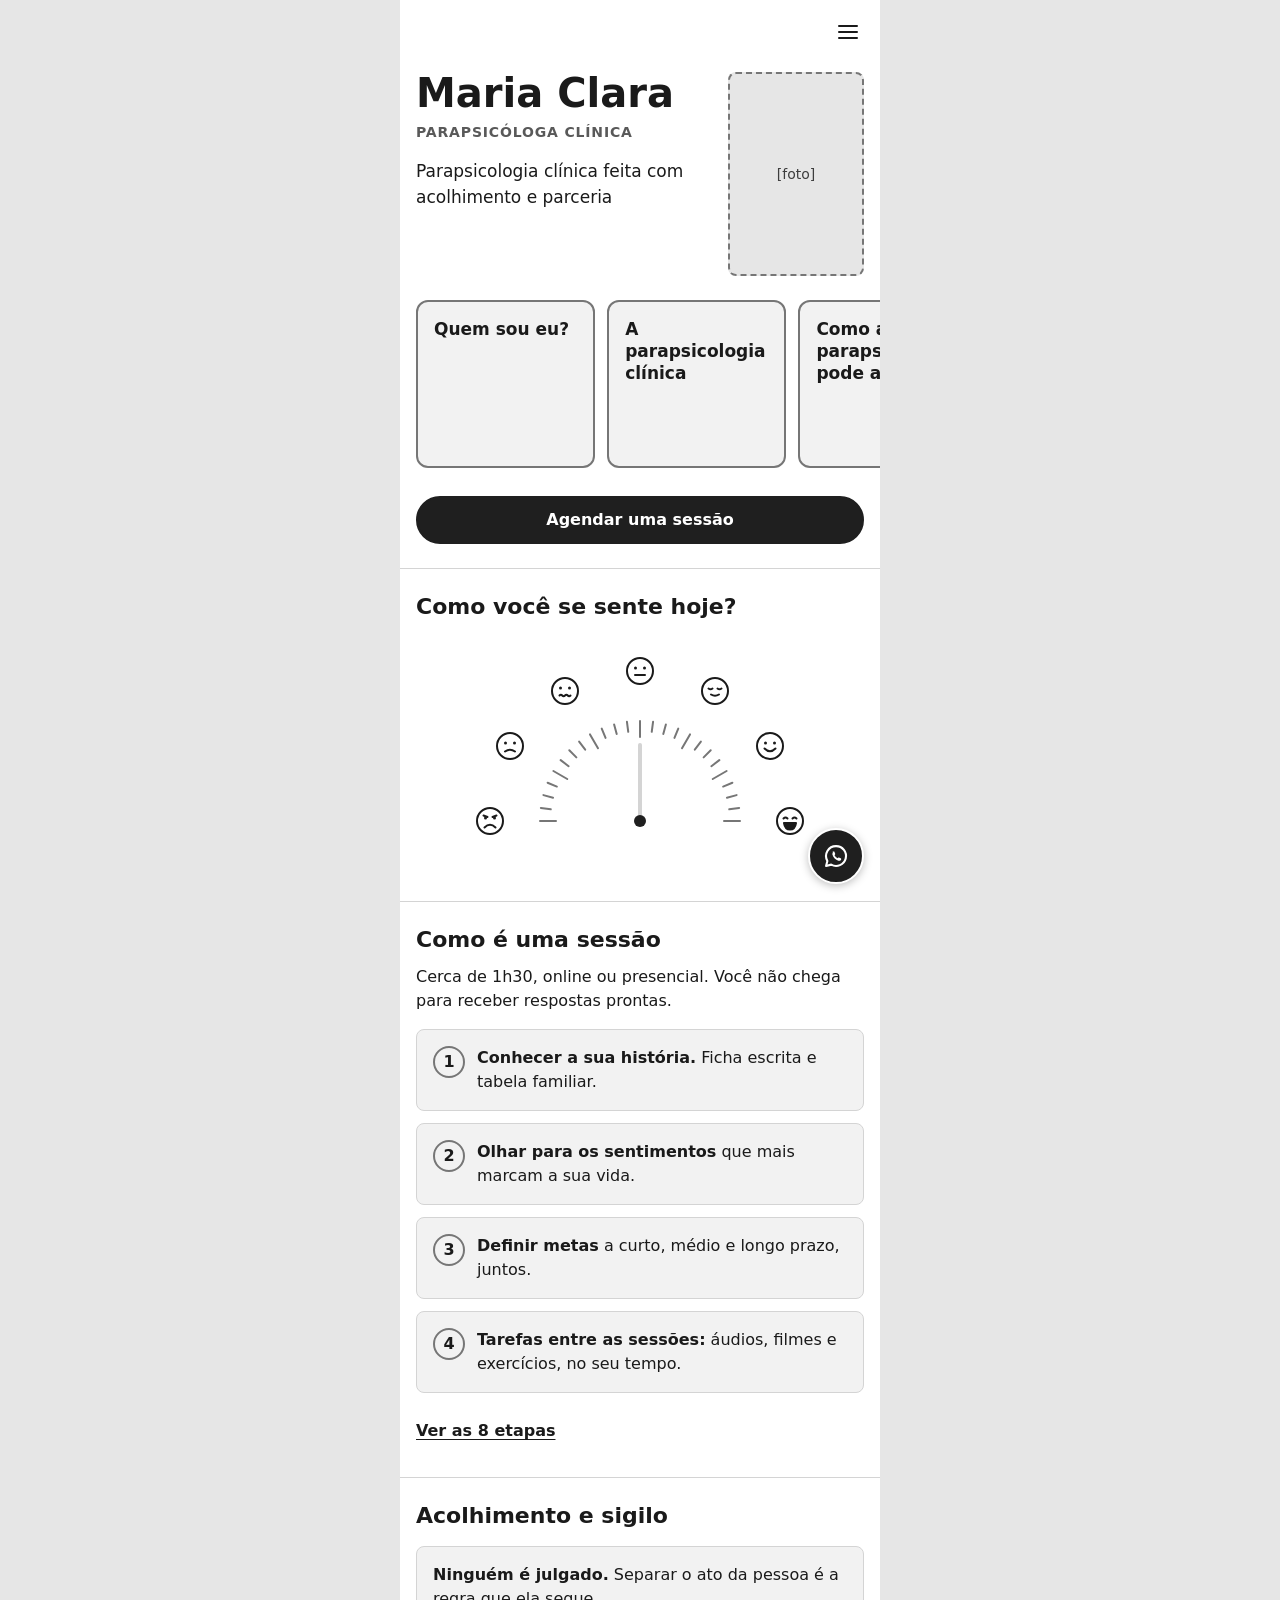
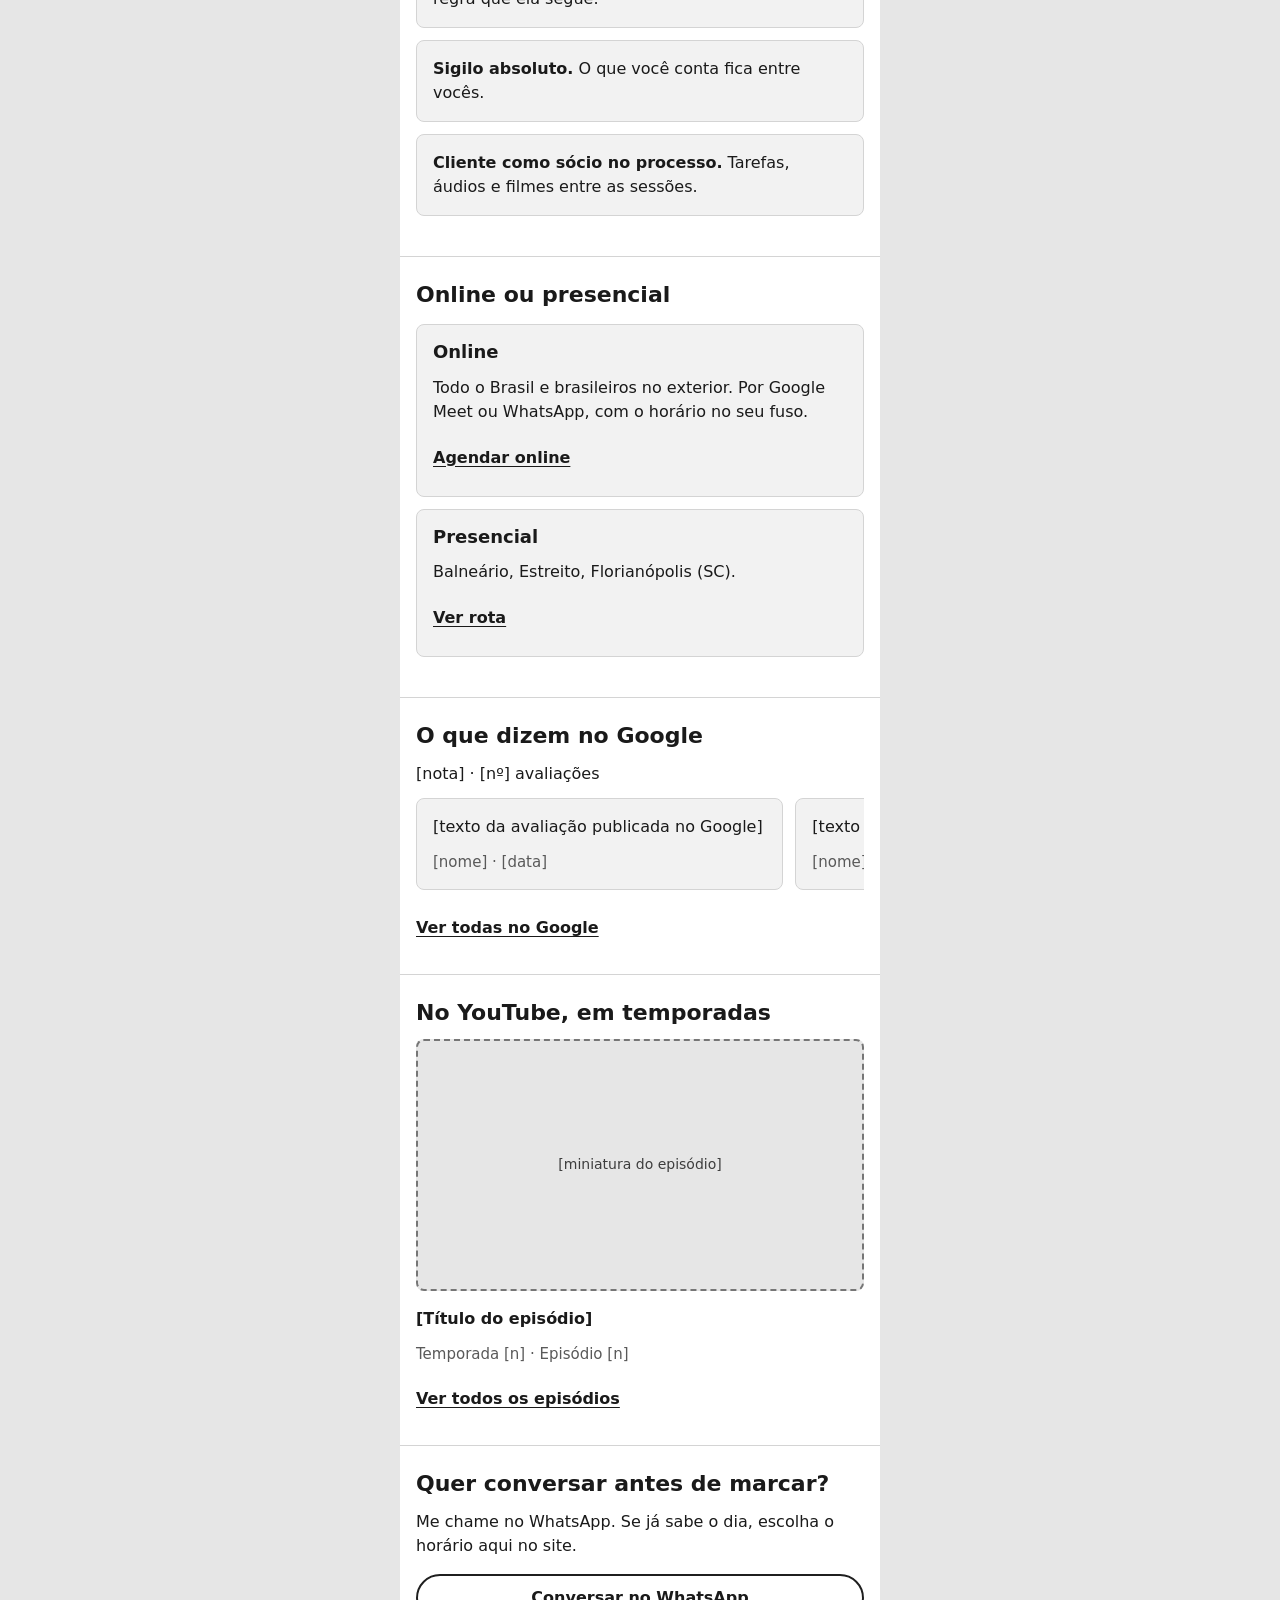
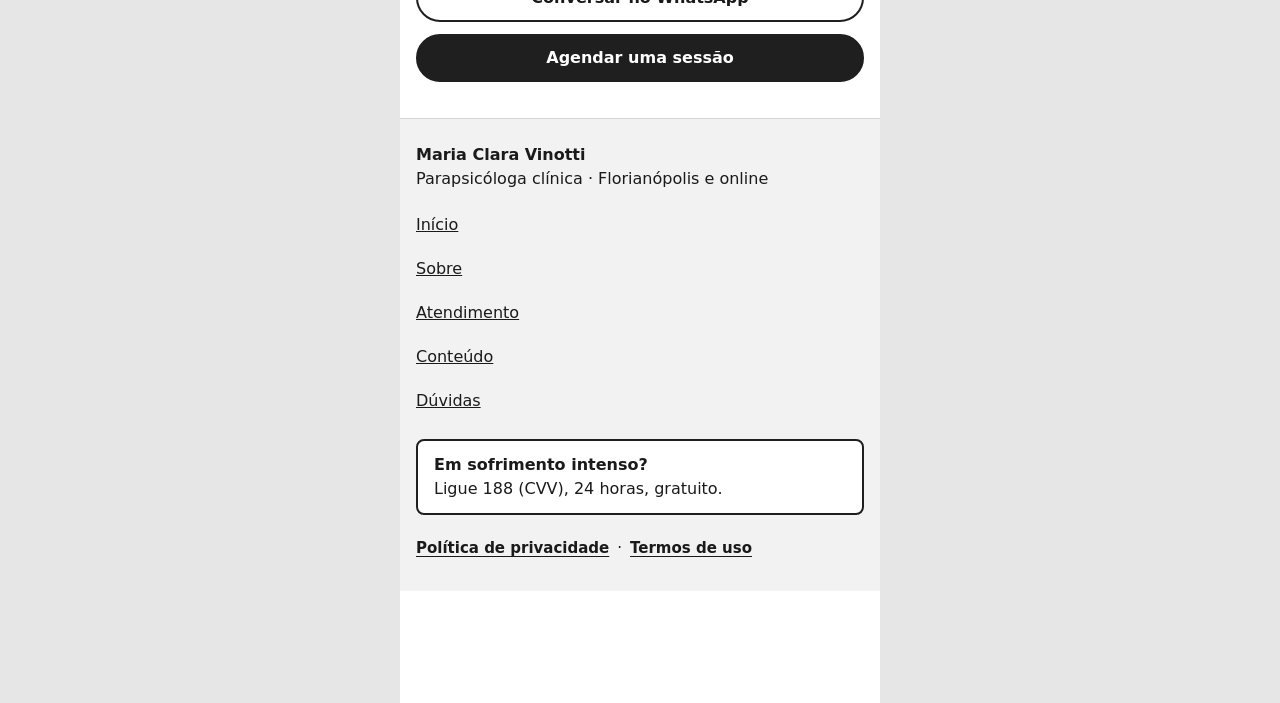
==== alternativa-b/index.html @ 41f57291 "Alternativa B: novo Início a partir do esboço Cria alternativa-b/ com o Início redesenhado: nome em " ====
<!doctype html>
<html lang="pt-BR">
<head>
  <meta charset="utf-8">
  <meta name="viewport" content="width=device-width, initial-scale=1, viewport-fit=cover">
  <meta name="robots" content="noindex, nofollow">
  <title>Maria Clara Vinotti (alternativa B)</title>
  <link rel="icon" href="data:,">
  <!-- Reaproveita a base visual da alternativa A e acrescenta só o que é novo -->
  <link rel="stylesheet" href="../estilo.css">
  <link rel="stylesheet" href="estilo-b.css">
</head>
<body>
<div class="app">

  <!-- Cabeçalho: só o botão de menu, como no esboço -->
  <header class="cabecalho cabecalho-b" id="cabecalho">
    <button type="button" class="botao-icone" id="botao-menu" aria-label="Abrir menu" aria-expanded="false" aria-controls="menu">
      <svg viewBox="0 0 24 24" aria-hidden="true" focusable="false"><path d="M3 6h18M3 12h18M3 18h18" stroke="currentColor" stroke-width="2" stroke-linecap="round" fill="none"/></svg>
    </button>
  </header>

  <main id="conteudo-principal">

    <!-- 1. Abertura: nome grande, foto, cards e agendamento -->
    <section class="bloco abertura-b">
      <div class="hero-grade">
        <div class="hero-texto">
          <h1 class="hero-nome">Maria Clara</h1>
          <p class="hero-profissao">Parapsicóloga clínica</p>
          <p class="hero-frase">Parapsicologia clínica feita com acolhimento e parceria</p>
        </div>
        <div class="reservado hero-foto">[foto]</div>
      </div>

      <ul class="cards-tema">
        <li><button type="button" class="card-tema" data-aviso="pagina">Quem sou eu?</button></li>
        <li><button type="button" class="card-tema" data-aviso="pagina">A parapsicologia clínica</button></li>
        <li><button type="button" class="card-tema" data-aviso="pagina">Como a parapsicologia pode ajudar</button></li>
      </ul>

      <button type="button" class="botao botao-principal botao-pilula" data-aviso="pagina">Agendar uma sessão</button>
    </section>

    <!-- 2. Como você se sente hoje? -->
    <section class="bloco humor" aria-labelledby="titulo-humor">
      <h2 id="titulo-humor">Como você se sente hoje?</h2>
      <fieldset class="mostrador" id="mostrador">
        <legend class="so-leitor">Como você se sente hoje?</legend>
        <svg class="mostrador-arco" id="mostrador-arco" aria-hidden="true" focusable="false"></svg>
        <!-- As emoções são posicionadas no arco pelo alternativa-b/app-b.js -->
        <div class="emocoes" id="emocoes"></div>
        <p class="emocao-escolhida" id="emocao-escolhida" aria-live="polite"></p>
      </fieldset>
    </section>

    <!-- 3. Convite para o teste de perfil (aparece logo após a resposta) -->
    <section class="bloco teste-perfil" id="teste-perfil" aria-labelledby="titulo-teste" hidden>
      <svg class="seta-baixo" viewBox="0 0 24 24" aria-hidden="true" focusable="false"><path d="M6 9l6 6 6-6" stroke="currentColor" stroke-width="2.25" stroke-linecap="round" stroke-linejoin="round" fill="none"/></svg>
      <h2 id="titulo-teste">Você gostaria de fazer um teste de perfil?</h2>
      <p>É bem rapidinho!</p>
      <button type="button" class="botao botao-principal botao-pilula" data-aviso="pagina">Fazer o teste</button>
      <details class="sobre-teste">
        <summary>O que é o teste de perfil?</summary>
        <p>[Explicação do teste de perfil, a definir com a Maria Clara.]</p>
      </details>
    </section>

    <!-- 4. Seções mantidas da alternativa A -->
    <section class="bloco">
      <h2>Como é uma sessão</h2>
      <p>Cerca de 1h30, online ou presencial. Você não chega para receber respostas prontas.</p>
      <ol class="cartoes cartoes-numerados">
        <li class="cartao"><p><strong>Conhecer a sua história.</strong> Ficha escrita e tabela familiar.</p></li>
        <li class="cartao"><p><strong>Olhar para os sentimentos</strong> que mais marcam a sua vida.</p></li>
        <li class="cartao"><p><strong>Definir metas</strong> a curto, médio e longo prazo, juntos.</p></li>
        <li class="cartao"><p><strong>Tarefas entre as sessões:</strong> áudios, filmes e exercícios, no seu tempo.</p></li>
      </ol>
      <button type="button" class="link" data-aviso="pagina">Ver as 8 etapas</button>
    </section>

    <section class="bloco">
      <h2>Acolhimento e sigilo</h2>
      <ul class="cartoes">
        <li class="cartao"><p><strong>Ninguém é julgado.</strong> Separar o ato da pessoa é a regra que ela segue.</p></li>
        <li class="cartao"><p><strong>Sigilo absoluto.</strong> O que você conta fica entre vocês.</p></li>
        <li class="cartao"><p><strong>Cliente como sócio no processo.</strong> Tarefas, áudios e filmes entre as sessões.</p></li>
      </ul>
    </section>

    <section class="bloco">
      <h2>Online ou presencial</h2>
      <div class="cartoes">
        <div class="cartao">
          <h3>Online</h3>
          <p>Todo o Brasil e brasileiros no exterior. Por Google Meet ou WhatsApp, com o horário no seu fuso.</p>
          <button type="button" class="link" data-aviso="pagina">Agendar online</button>
        </div>
        <div class="cartao">
          <h3>Presencial</h3>
          <p>Balneário, Estreito, Florianópolis (SC).</p>
          <button type="button" class="link" data-aviso="pagina">Ver rota</button>
        </div>
      </div>
    </section>

    <section class="bloco">
      <h2 id="titulo-avaliacoes">O que dizem no Google</h2>
      <p>[nota] · [nº] avaliações</p>
      <ul class="rolagem-horizontal" tabindex="0" role="region" aria-labelledby="titulo-avaliacoes">
        <li class="cartao">
          <p>[texto da avaliação publicada no Google]</p>
          <p class="apoio">[nome] · [data]</p>
        </li>
        <li class="cartao">
          <p>[texto da avaliação publicada no Google]</p>
          <p class="apoio">[nome] · [data]</p>
        </li>
      </ul>
      <button type="button" class="link" data-aviso="avaliacoes">Ver todas no Google</button>
    </section>

    <section class="bloco">
      <h2>No YouTube, em temporadas</h2>
      <button type="button" class="reservado reservado-16x9 botao-reservado" data-aviso="video" aria-labelledby="titulo-episodio-b">[miniatura do episódio]</button>
      <p id="titulo-episodio-b"><strong>[Título do episódio]</strong></p>
      <p class="apoio">Temporada [n] · Episódio [n]</p>
      <button type="button" class="link" data-aviso="pagina">Ver todos os episódios</button>
    </section>

    <section class="bloco">
      <h2>Quer conversar antes de marcar?</h2>
      <p>Me chame no WhatsApp. Se já sabe o dia, escolha o horário aqui no site.</p>
      <div class="botoes">
        <button type="button" class="botao botao-secundario botao-pilula" data-aviso="whatsapp">Conversar no WhatsApp</button>
        <button type="button" class="botao botao-principal botao-pilula" data-aviso="pagina">Agendar uma sessão</button>
      </div>
    </section>

  </main>

  <!-- Rodapé (com o CVV) -->
  <footer class="rodape" id="rodape">
    <p class="rodape-nome">Maria Clara Vinotti</p>
    <p>Parapsicóloga clínica · Florianópolis e online</p>
    <ul>
      <li><a href="./">Início</a></li>
      <li><button type="button" class="link-rodape" data-aviso="pagina">Sobre</button></li>
      <li><button type="button" class="link-rodape" data-aviso="pagina">Atendimento</button></li>
      <li><button type="button" class="link-rodape" data-aviso="pagina">Conteúdo</button></li>
      <li><button type="button" class="link-rodape" data-aviso="pagina">Dúvidas</button></li>
    </ul>
    <div class="caixa-cvv">
      <p><strong>Em sofrimento intenso?</strong></p>
      <p>Ligue 188 (CVV), 24 horas, gratuito.</p>
    </div>
    <p class="rodape-legal">
      <button type="button" class="link" data-aviso="pagina">Política de privacidade</button>
      <span aria-hidden="true">·</span>
      <button type="button" class="link" data-aviso="pagina">Termos de uso</button>
    </p>
  </footer>

</div>

<!-- Botão flutuante de WhatsApp (substitui a barra fixa da alternativa A) -->
<button type="button" class="whatsapp-flutuante" id="whatsapp-flutuante" data-aviso="whatsapp" aria-label="Conversar no WhatsApp">
  <svg viewBox="0 0 24 24" aria-hidden="true" focusable="false"><path d="M12 3.5a8.5 8.5 0 0 0-7.4 12.7L3.5 20.5l4.4-1.1A8.5 8.5 0 1 0 12 3.5z" stroke="currentColor" stroke-width="1.8" stroke-linejoin="round" fill="none"/><path d="M9 8.6c.2-.4.5-.4.7-.4h.5c.2 0 .4.1.5.4l.6 1.5c.1.2 0 .5-.1.6l-.5.6c.6 1.1 1.5 2 2.6 2.6l.6-.5c.2-.2.4-.2.6-.1l1.5.6c.3.1.4.3.4.5v.5c0 .3-.1.5-.4.7-.5.4-1.3.6-2 .4-2.3-.6-4.4-2.7-5-5-.2-.7 0-1.5.4-2z" fill="currentColor"/></svg>
</button>

<!-- Menu -->
<div class="menu-fundo" id="menu-fundo" hidden></div>
<nav class="menu" id="menu" tabindex="-1" hidden>
  <ul>
    <li><a href="./" aria-current="page">Início</a></li>
    <li><button type="button" data-aviso="pagina">Sobre</button></li>
    <li><button type="button" data-aviso="pagina">Atendimento</button></li>
    <li><button type="button" data-aviso="pagina">Conteúdo</button></li>
    <li><button type="button" data-aviso="pagina">Dúvidas</button></li>
  </ul>
  <button type="button" class="botao botao-secundario" id="botao-fechar-menu">Fechar</button>
</nav>

<!-- Aviso temporário das interações simuladas -->
<div class="aviso" id="aviso" role="status" aria-live="polite"></div>

<script src="app-b.js"></script>
</body>
</html>
---- estilo.css ----
/* Percurso: protótipo de teste em fidelidade baixa.
   Só cinzas neutros e uma cor escura para os botões principais. */

:root {
  --fundo: #ffffff;
  --superficie: #f2f2f2;
  --superficie-forte: #e6e6e6;
  --linha: #d4d4d4;
  --borda: #767676;      /* bordas de controles: contraste ≥ 3:1 */
  --texto: #1a1a1a;
  --texto-suave: #595959; /* ≥ 4,5:1 sobre branco e sobre --superficie */
  --escuro: #1f1f1f;      /* botões principais */
  --sobre-escuro: #ffffff;
  --foco: #1a1a1a;
  --altura-barra: 0px;    /* atualizada pelo app.js */
  --raio: 8px;
  color-scheme: light;
}

*,
*::before,
*::after {
  box-sizing: border-box;
}

html {
  -webkit-text-size-adjust: 100%;
  text-size-adjust: 100%;
}

body {
  margin: 0;
  background: var(--superficie-forte);
  color: var(--texto);
  font-family: system-ui, -apple-system, "Segoe UI", Roboto, sans-serif;
  font-size: 1rem;
  line-height: 1.5;
  -webkit-tap-highlight-color: rgba(0, 0, 0, 0.08);
}

body.menu-aberto {
  overflow: hidden;
}

[hidden] {
  display: none !important;
}

.app {
  max-width: 480px;
  min-height: 100vh;
  margin: 0 auto;
  background: var(--fundo);
  padding-bottom: calc(var(--altura-barra) + 24px);
}

h1,
h2,
h3 {
  line-height: 1.25;
  margin: 0 0 12px;
}

h1 {
  font-size: 1.75rem;
}

h2 {
  font-size: 1.375rem;
}

h3 {
  font-size: 1.125rem;
}

p {
  margin: 0 0 12px;
}

ul,
ol {
  margin: 0 0 12px;
  padding-left: 1.25rem;
}

a {
  color: inherit;
}

button,
input,
select {
  font: inherit;
  color: inherit;
}

input[type="radio"],
input[type="checkbox"] {
  accent-color: var(--escuro);
}

/* Foco visível em tudo que é interativo */
:focus-visible {
  outline: 3px solid var(--foco);
  outline-offset: 2px;
}

/* Títulos recebem foco por programa ao trocar de rota; não precisam de anel */
h1[tabindex="-1"]:focus,
h2[tabindex="-1"]:focus,
h3[tabindex="-1"]:focus {
  outline: none;
}

[id] {
  scroll-margin-top: 88px;
}

/* ---------- Blocos de página ---------- */

.bloco {
  padding: 24px 16px;
  border-bottom: 1px solid var(--linha);
}

.bloco:last-child {
  border-bottom: 0;
}

.rotulo {
  font-size: 0.875rem;
  font-weight: 600;
  text-transform: uppercase;
  letter-spacing: 0.04em;
  color: var(--texto-suave);
  margin-bottom: 4px;
}

.apoio {
  font-size: 0.9375rem;
  color: var(--texto-suave);
}

.botoes {
  display: flex;
  flex-direction: column;
  gap: 12px;
  margin: 16px 0 12px;
}

/* ---------- Botões e links ---------- */

.botao {
  display: inline-flex;
  align-items: center;
  justify-content: center;
  min-height: 48px;
  padding: 10px 20px;
  border-radius: var(--raio);
  border: 2px solid var(--escuro);
  font-weight: 600;
  text-align: center;
  text-decoration: none;
  cursor: pointer;
  width: 100%;
}

.botao-principal {
  background: var(--escuro);
  color: var(--sobre-escuro);
}

.botao-secundario {
  background: var(--fundo);
  color: var(--texto);
}

.link {
  display: inline-flex;
  align-items: center;
  min-height: 44px;
  padding: 0;
  border: 0;
  background: none;
  font-weight: 600;
  text-decoration: underline;
  text-underline-offset: 3px;
  cursor: pointer;
  text-align: left;
}

/* ---------- Cartões ---------- */

.cartoes {
  list-style: none;
  padding: 0;
  margin: 16px 0;
  display: grid;
  gap: 12px;
}

.cartao {
  background: var(--superficie);
  border: 1px solid var(--linha);
  border-radius: var(--raio);
  padding: 16px;
}

.cartao > :last-child {
  margin-bottom: 0;
}

.cartoes-numerados {
  counter-reset: cartao;
}

.cartoes-numerados > li {
  counter-increment: cartao;
  display: grid;
  grid-template-columns: 32px 1fr;
  gap: 12px;
  align-items: start;
}

.cartoes-numerados > li::before {
  content: counter(cartao);
  display: grid;
  place-items: center;
  width: 32px;
  height: 32px;
  border-radius: 50%;
  border: 2px solid var(--borda);
  font-weight: 700;
}

/* ---------- Espaços reservados (imagens e vídeos) ---------- */

.reservado {
  display: grid;
  place-items: center;
  background: var(--superficie-forte);
  border: 2px dashed var(--borda);
  border-radius: var(--raio);
  color: #3d3d3d;
  font-size: 0.875rem;
  text-align: center;
  padding: 8px;
  margin: 0 0 16px;
}

.reservado-16x9 {
  aspect-ratio: 16 / 9;
  position: relative;
}

.reservado-4x3 {
  aspect-ratio: 4 / 3;
}

.reservado-redondo {
  width: 64px;
  height: 64px;
  border-radius: 50%;
  margin: 0;
  font-size: 0.75rem;
  flex: none;
}

.botao-play {
  position: absolute;
  inset: 0;
  margin: auto;
  width: 64px;
  height: 64px;
  border-radius: 50%;
  border: 2px solid var(--escuro);
  background: var(--fundo);
  display: grid;
  place-items: center;
  cursor: pointer;
}

.botao-play svg {
  width: 24px;
  height: 24px;
  margin-left: 4px;
}

.botao-reservado {
  width: 100%;
  cursor: pointer;
  font: inherit;
  font-size: 0.875rem;
}

.perfil {
  display: flex;
  align-items: center;
  gap: 12px;
  margin-bottom: 16px;
}

.perfil p {
  margin: 0;
  line-height: 1.35;
}

/* Avaliações em rolagem horizontal */
.rolagem-horizontal {
  list-style: none;
  display: flex;
  gap: 12px;
  overflow-x: auto;
  scroll-snap-type: x mandatory;
  padding: 0 0 8px;
  margin: 0 0 8px;
}

.rolagem-horizontal > li {
  flex: 0 0 82%;
  scroll-snap-align: start;
}

/* Botões que alternam (temporadas) */
.temporadas {
  display: grid;
  grid-template-columns: repeat(3, 1fr);
  gap: 8px;
  margin: 0 0 16px;
}

.botao-alternar {
  min-height: 44px;
  padding: 8px 4px;
  background: var(--fundo);
  color: var(--texto);
  border-color: var(--borda);
  font-size: 0.9375rem;
}

.botao-alternar[aria-pressed="true"] {
  background: var(--escuro);
  border-color: var(--escuro);
  color: var(--sobre-escuro);
}

/* Lista de episódios */
.episodios {
  list-style: none;
  padding: 0;
  margin: 0;
  display: grid;
  gap: 12px;
}

.episodio {
  display: grid;
  grid-template-columns: 128px 1fr;
  gap: 12px;
  align-items: center;
  width: 100%;
  min-height: 72px;
  padding: 0;
  border: 0;
  background: none;
  text-align: left;
  cursor: pointer;
}

.episodio .reservado {
  margin: 0;
  aspect-ratio: 16 / 9;
  font-size: 0.75rem;
  line-height: 1.2;
}

.episodio-titulo {
  display: block;
  font-weight: 600;
}

.episodio-duracao {
  display: block;
  font-size: 0.9375rem;
  color: var(--texto-suave);
}

/* Acordeão */
.acordeao details {
  border-bottom: 1px solid var(--linha);
}

.acordeao details:first-child {
  border-top: 1px solid var(--linha);
}

.acordeao summary {
  display: flex;
  align-items: center;
  justify-content: space-between;
  gap: 12px;
  min-height: 56px;
  padding: 8px 0;
  font-weight: 600;
  cursor: pointer;
  list-style: none;
}

.acordeao summary::-webkit-details-marker {
  display: none;
}

.acordeao summary::after {
  content: "+";
  flex: none;
  font-size: 1.5rem;
  font-weight: 400;
  line-height: 1;
}

.acordeao details[open] summary::after {
  content: "−";
}

.resposta {
  padding: 0 0 16px;
}

/* ---------- Cabeçalho global ---------- */

.cabecalho {
  position: sticky;
  top: 0;
  z-index: 20;
  background: var(--fundo);
  border-bottom: 1px solid var(--linha);
  display: flex;
  align-items: center;
  justify-content: space-between;
  gap: 12px;
  padding: 8px 8px 8px 16px;
}

.marca {
  display: flex;
  flex-direction: column;
  justify-content: center;
  min-height: 44px;
  text-decoration: none;
  line-height: 1.2;
}

.marca-nome {
  font-weight: 700;
}

.marca-sub {
  font-size: 0.875rem;
  color: var(--texto-suave);
}

.botao-icone {
  display: grid;
  place-items: center;
  width: 48px;
  height: 48px;
  border: 0;
  border-radius: var(--raio);
  background: none;
  cursor: pointer;
  flex: none;
}

.botao-icone svg {
  width: 24px;
  height: 24px;
}

/* ---------- Menu ---------- */

.menu-fundo {
  position: fixed;
  inset: 0;
  z-index: 40;
  background: rgba(0, 0, 0, 0.45);
}

.menu {
  position: fixed;
  top: 0;
  bottom: 0;
  right: max(0px, calc((100vw - 480px) / 2));
  z-index: 50;
  width: min(320px, 85vw);
  background: var(--fundo);
  padding: 16px;
  overflow-y: auto;
  border-left: 1px solid var(--linha);
}

.menu:focus {
  outline: none;
}

.menu ul {
  list-style: none;
  padding: 0;
  margin: 0 0 16px;
}

.menu li a {
  display: flex;
  align-items: center;
  min-height: 48px;
  padding: 0 8px;
  font-size: 1.125rem;
  font-weight: 600;
  text-decoration: none;
  border-bottom: 1px solid var(--linha);
}

.menu li a[aria-current="page"] {
  text-decoration: underline;
  text-underline-offset: 4px;
}

/* ---------- Barra fixa na base ---------- */

.barra-fixa {
  position: fixed;
  left: 0;
  right: 0;
  bottom: 0;
  z-index: 30;
  max-width: 480px;
  margin: 0 auto;
  background: var(--fundo);
  border-top: 1px solid var(--linha);
  padding: 12px 16px calc(12px + env(safe-area-inset-bottom));
  display: grid;
  grid-template-columns: 1fr 1.6fr;
  gap: 12px;
}

/* ---------- Rodapé ---------- */

.rodape {
  padding: 24px 16px 8px;
  background: var(--superficie);
  border-top: 1px solid var(--linha);
}

.rodape-nome {
  font-weight: 700;
  margin-bottom: 0;
}

.rodape ul {
  list-style: none;
  padding: 0;
  margin: 12px 0 16px;
}

.rodape li a {
  display: flex;
  align-items: center;
  min-height: 44px;
}

.caixa-cvv {
  border: 2px solid var(--escuro);
  border-radius: var(--raio);
  background: var(--fundo);
  padding: 12px 16px;
  margin: 0 0 12px;
}

.caixa-cvv p {
  margin: 0;
}

.rodape-legal {
  display: flex;
  align-items: center;
  flex-wrap: wrap;
  gap: 0 8px;
  font-size: 0.9375rem;
}

/* ---------- Fluxo de agendamento ---------- */

.cabecalho-fluxo {
  display: block;
  padding: 8px 16px 12px 8px;
}

.fluxo-topo {
  display: flex;
  align-items: center;
  gap: 4px;
}

.titulo-fluxo {
  margin: 0;
  font-size: 1.25rem;
  font-weight: 700;
  line-height: 1.25;
}

#titulo-fluxo-texto {
  display: flex;
  align-items: center;
  min-height: 48px;
  margin-left: 8px;
}

.passo-texto {
  margin: 4px 0 8px 8px;
  font-size: 0.9375rem;
  color: var(--texto-suave);
}

.progresso {
  height: 8px;
  margin-left: 8px;
  border-radius: 4px;
  background: var(--linha);
  overflow: hidden;
}

.progresso-barra {
  height: 100%;
  width: 33%;
  background: var(--escuro);
}

fieldset {
  border: 0;
  margin: 0 0 20px;
  padding: 0;
  min-width: 0;
}

legend,
.campo > label {
  display: block;
  padding: 0;
  margin-bottom: 8px;
  font-size: 1.0625rem;
  font-weight: 700;
}

.cartao-radio {
  display: flex;
  align-items: center;
  gap: 12px;
  min-height: 64px;
  padding: 12px 16px;
  margin-bottom: 8px;
  border: 2px solid var(--borda);
  border-radius: var(--raio);
  cursor: pointer;
}

.cartao-radio:has(input:checked) {
  border-color: var(--escuro);
  background: var(--superficie);
  box-shadow: inset 0 0 0 1px var(--escuro);
}

.cartao-radio input {
  width: 22px;
  height: 22px;
  margin: 0;
  flex: none;
}

.opcao-apoio {
  display: block;
  font-size: 0.9375rem;
  color: var(--texto-suave);
}

.campo {
  margin-bottom: 20px;
}

.campo:last-child {
  margin-bottom: 0;
}

select,
input[type="text"],
input[type="email"],
input[type="tel"] {
  display: block;
  width: 100%;
  min-height: 48px;
  padding: 10px 12px;
  border: 2px solid var(--borda);
  border-radius: var(--raio);
  background-color: var(--fundo);
}

select {
  -webkit-appearance: none;
  appearance: none;
  padding-right: 40px;
  background-image: url("data:image/svg+xml,%3Csvg xmlns='http://www.w3.org/2000/svg' viewBox='0 0 24 24'%3E%3Cpath d='M6 9l6 6 6-6' stroke='%231a1a1a' stroke-width='2.25' fill='none' stroke-linecap='round' stroke-linejoin='round'/%3E%3C/svg%3E");
  background-repeat: no-repeat;
  background-position: right 12px center;
  background-size: 20px;
}

[aria-invalid="true"] {
  border-color: var(--escuro) !important;
  border-width: 3px !important;
}

.erro {
  margin: 6px 0 0;
  padding-left: 8px;
  border-left: 4px solid var(--escuro);
  font-weight: 600;
}

.erro:empty {
  margin: 0;
  padding: 0;
  border: 0;
}

/* Calendário */
.calendario-topo {
  display: flex;
  align-items: center;
  justify-content: space-between;
  gap: 8px;
  margin-bottom: 8px;
}

.mes-nome {
  margin: 0;
  font-size: 1.125rem;
  font-weight: 700;
}

.botao-mes {
  border: 2px solid var(--borda);
}

.botao-mes:disabled {
  border-color: var(--linha);
  color: #9e9e9e;
  cursor: default;
}

.calendario {
  width: 100%;
  table-layout: fixed;
  border-collapse: separate;
  border-spacing: 3px 4px;
  margin: 0 0 12px;
}

.calendario th {
  padding: 4px 0;
  font-size: 0.875rem;
  font-weight: 600;
  color: var(--texto-suave);
}

.calendario abbr {
  text-decoration: none;
}

.calendario td {
  padding: 0;
  text-align: center;
  height: 44px;
}

.dia {
  width: 100%;
  height: 44px;
  padding: 0;
  border: 2px solid var(--borda);
  border-radius: var(--raio);
  background: var(--fundo);
  font-weight: 600;
  cursor: pointer;
}

.dia[aria-pressed="true"],
.horario[aria-pressed="true"] {
  background: var(--escuro);
  border-color: var(--escuro);
  color: var(--sobre-escuro);
}

.dia-indisponivel {
  color: #6b6b6b;
}

.area-horarios {
  margin-top: 20px;
  scroll-margin-bottom: calc(var(--altura-barra) + 16px);
}

.grade-horarios {
  display: grid;
  grid-template-columns: repeat(3, 1fr);
  gap: 8px;
  margin-bottom: 12px;
}

.horario {
  min-height: 48px;
  border: 2px solid var(--borda);
  border-radius: var(--raio);
  background: var(--fundo);
  font-weight: 600;
  cursor: pointer;
}

/* Passos 2 e 3 */
.resumo-linha1 {
  font-weight: 700;
  margin-bottom: 4px;
}

.resumo .apoio {
  margin-bottom: 4px;
}

.campo-apoio {
  margin: -4px 0 8px;
}

.campo > .caixa-selecao {
  display: flex;
  margin-bottom: 0;
  font-size: 1rem;
  font-weight: 400;
}

.caixa-selecao {
  display: flex;
  align-items: flex-start;
  gap: 12px;
  min-height: 44px;
  padding: 4px 0;
  cursor: pointer;
}

.caixa-selecao input {
  width: 24px;
  height: 24px;
  margin: 2px 0 0;
  flex: none;
}

.icone-ok {
  display: grid;
  place-items: center;
  width: 64px;
  height: 64px;
  margin-bottom: 16px;
  border-radius: 50%;
  border: 3px solid var(--escuro);
  font-size: 2rem;
  font-weight: 700;
  line-height: 1;
}

/* Rodapé fixo do passo 1 */
.rodape-passo {
  position: fixed;
  left: 0;
  right: 0;
  bottom: 0;
  z-index: 30;
  max-width: 480px;
  margin: 0 auto;
  display: grid;
  gap: 4px;
  padding: 12px 16px calc(8px + env(safe-area-inset-bottom));
  background: var(--fundo);
  border-top: 1px solid var(--linha);
}

.rodape-passo .erro {
  margin: 0 0 6px;
}

.rodape-passo .erro:empty {
  margin: 0;
}

.rodape-passo .link {
  justify-self: center;
}

.cvv-linha {
  margin: 0;
  font-size: 0.9375rem;
  text-align: center;
}

/* ---------- Aviso temporário ---------- */

.aviso {
  position: fixed;
  left: 16px;
  right: 16px;
  bottom: calc(var(--altura-barra) + 12px);
  z-index: 60;
  max-width: 448px;
  margin: 0 auto;
  background: var(--escuro);
  color: var(--sobre-escuro);
  border-radius: var(--raio);
  padding: 12px 16px;
  text-align: center;
}

.aviso:empty {
  padding: 0;
  background: none;
}
---- alternativa-b/estilo-b.css ----
/* Alternativa B: só o que muda em relação a ../estilo.css.
   Mesmas regras visuais: tons de cinza, uma cor escura, system-ui, sem animações. */

:root {
  /* espaço no fim da página para o botão flutuante de WhatsApp */
  --altura-barra: 88px;
}

.so-leitor {
  position: absolute;
  width: 1px;
  height: 1px;
  margin: -1px;
  padding: 0;
  overflow: hidden;
  clip: rect(0 0 0 0);
  white-space: nowrap;
  border: 0;
}

/* ---------- Cabeçalho só com o menu ---------- */

.cabecalho-b {
  justify-content: flex-end;
  border-bottom: 0;
}

/* ---------- Abertura ---------- */

.abertura-b {
  padding-top: 8px;
}

.hero-grade {
  display: grid;
  grid-template-columns: 1fr 136px;
  gap: 16px;
  align-items: start;
}

.hero-nome {
  font-size: 2.5rem;
  line-height: 1.05;
  margin: 0 0 8px;
}

.hero-profissao {
  font-size: 0.875rem;
  font-weight: 600;
  text-transform: uppercase;
  letter-spacing: 0.06em;
  color: var(--texto-suave);
  margin-bottom: 16px;
}

.hero-frase {
  font-size: 1.0625rem;
  margin: 0;
}

.hero-foto {
  aspect-ratio: 2 / 3;
  margin: 0;
}

/* Cards em rolagem horizontal, o terceiro aparece cortado de propósito */
.cards-tema {
  list-style: none;
  display: flex;
  gap: 12px;
  overflow-x: auto;
  scroll-snap-type: x mandatory;
  scroll-padding-left: 16px;
  margin: 24px -16px 20px;
  padding: 0 16px 8px;
}

.cards-tema > li {
  flex: 0 0 40%;
  scroll-snap-align: start;
}

.card-tema {
  display: flex;
  align-items: flex-start;
  width: 100%;
  height: 100%;
  min-height: 168px;
  padding: 16px;
  border: 2px solid var(--borda);
  border-radius: 12px;
  background: var(--superficie);
  font: inherit;
  font-size: 1.0625rem;
  font-weight: 700;
  line-height: 1.3;
  text-align: left;
  color: var(--texto);
  cursor: pointer;
}

.botao-pilula {
  border-radius: 999px;
}

/* ---------- Como você se sente hoje? ---------- */

.humor h2 {
  margin-bottom: 4px;
}

.mostrador {
  position: relative;
  height: 252px;
  margin: 0;
  padding: 0;
  border: 0;
}

.mostrador-arco {
  position: absolute;
  inset: 0;
  width: 100%;
  height: 100%;
  overflow: visible;
}

.mostrador-arco .marca-arco {
  stroke: var(--borda);
  stroke-width: 2;
  stroke-linecap: round;
}

.mostrador-arco .ponteiro {
  stroke: var(--escuro);
  stroke-width: 4;
  stroke-linecap: round;
}

.mostrador-arco .ponteiro-vazio {
  stroke: var(--linha);
}

.mostrador-arco .centro {
  fill: var(--escuro);
}

.emocao {
  position: absolute;
  display: grid;
  place-items: center;
  width: 48px;
  height: 48px;
  margin: -24px 0 0 -24px; /* centraliza no ponto calculado */
  border-radius: 50%;
  color: var(--texto);
  background: var(--fundo);
  cursor: pointer;
}

.emocao input {
  position: absolute;
  opacity: 0;
  width: 100%;
  height: 100%;
  margin: 0;
  cursor: pointer;
}

.emocao svg {
  width: 32px;
  height: 32px;
  pointer-events: none;
}

.emocao:has(input:checked) {
  width: 56px;
  height: 56px;
  margin: -28px 0 0 -28px;
  background: var(--escuro);
  color: var(--sobre-escuro);
}

.emocao:has(input:checked) svg {
  width: 38px;
  height: 38px;
}

.emocao:has(input:focus-visible) {
  outline: 3px solid var(--foco);
  outline-offset: 2px;
}

.emocao-escolhida {
  position: absolute;
  margin: 0;
  transform: translateX(-50%);
  white-space: nowrap;
  font-size: 0.9375rem;
  font-weight: 700;
}

.emocao-escolhida:not(:empty) {
  padding: 2px 12px;
  border: 2px solid var(--escuro);
  border-radius: 999px;
  background: var(--fundo);
}

/* ---------- Teste de perfil ---------- */

.teste-perfil {
  text-align: center;
}

.seta-baixo {
  width: 32px;
  height: 32px;
  color: var(--texto-suave);
  margin-bottom: 8px;
}

.teste-perfil h2 {
  font-size: 1.5rem;
}

.teste-perfil .botao {
  margin: 8px 0 4px;
}

.sobre-teste summary {
  display: inline-flex;
  align-items: center;
  min-height: 44px;
  font-weight: 600;
  text-decoration: underline;
  text-underline-offset: 3px;
  cursor: pointer;
  list-style: none;
}

.sobre-teste summary::-webkit-details-marker {
  display: none;
}

.sobre-teste p {
  margin-top: 8px;
}

/* ---------- Links que viram botões (páginas da B ainda não criadas) ---------- */

.menu li button {
  display: flex;
  align-items: center;
  width: 100%;
  min-height: 48px;
  padding: 0 8px;
  border: 0;
  border-bottom: 1px solid var(--linha);
  background: none;
  font: inherit;
  font-size: 1.125rem;
  font-weight: 600;
  text-align: left;
  color: var(--texto);
  cursor: pointer;
}

.link-rodape {
  display: flex;
  align-items: center;
  min-height: 44px;
  padding: 0;
  border: 0;
  background: none;
  font: inherit;
  color: var(--texto);
  text-decoration: underline;
  cursor: pointer;
}

/* ---------- Botão flutuante de WhatsApp ---------- */

.whatsapp-flutuante {
  position: fixed;
  right: max(16px, calc((100vw - 480px) / 2 + 16px));
  bottom: calc(16px + env(safe-area-inset-bottom));
  z-index: 30;
  display: grid;
  place-items: center;
  width: 56px;
  height: 56px;
  border: 2px solid var(--fundo);
  border-radius: 50%;
  background: var(--escuro);
  color: var(--sobre-escuro);
  box-shadow: 0 2px 8px rgba(0, 0, 0, 0.25);
  cursor: pointer;
}

.whatsapp-flutuante svg {
  width: 28px;
  height: 28px;
}
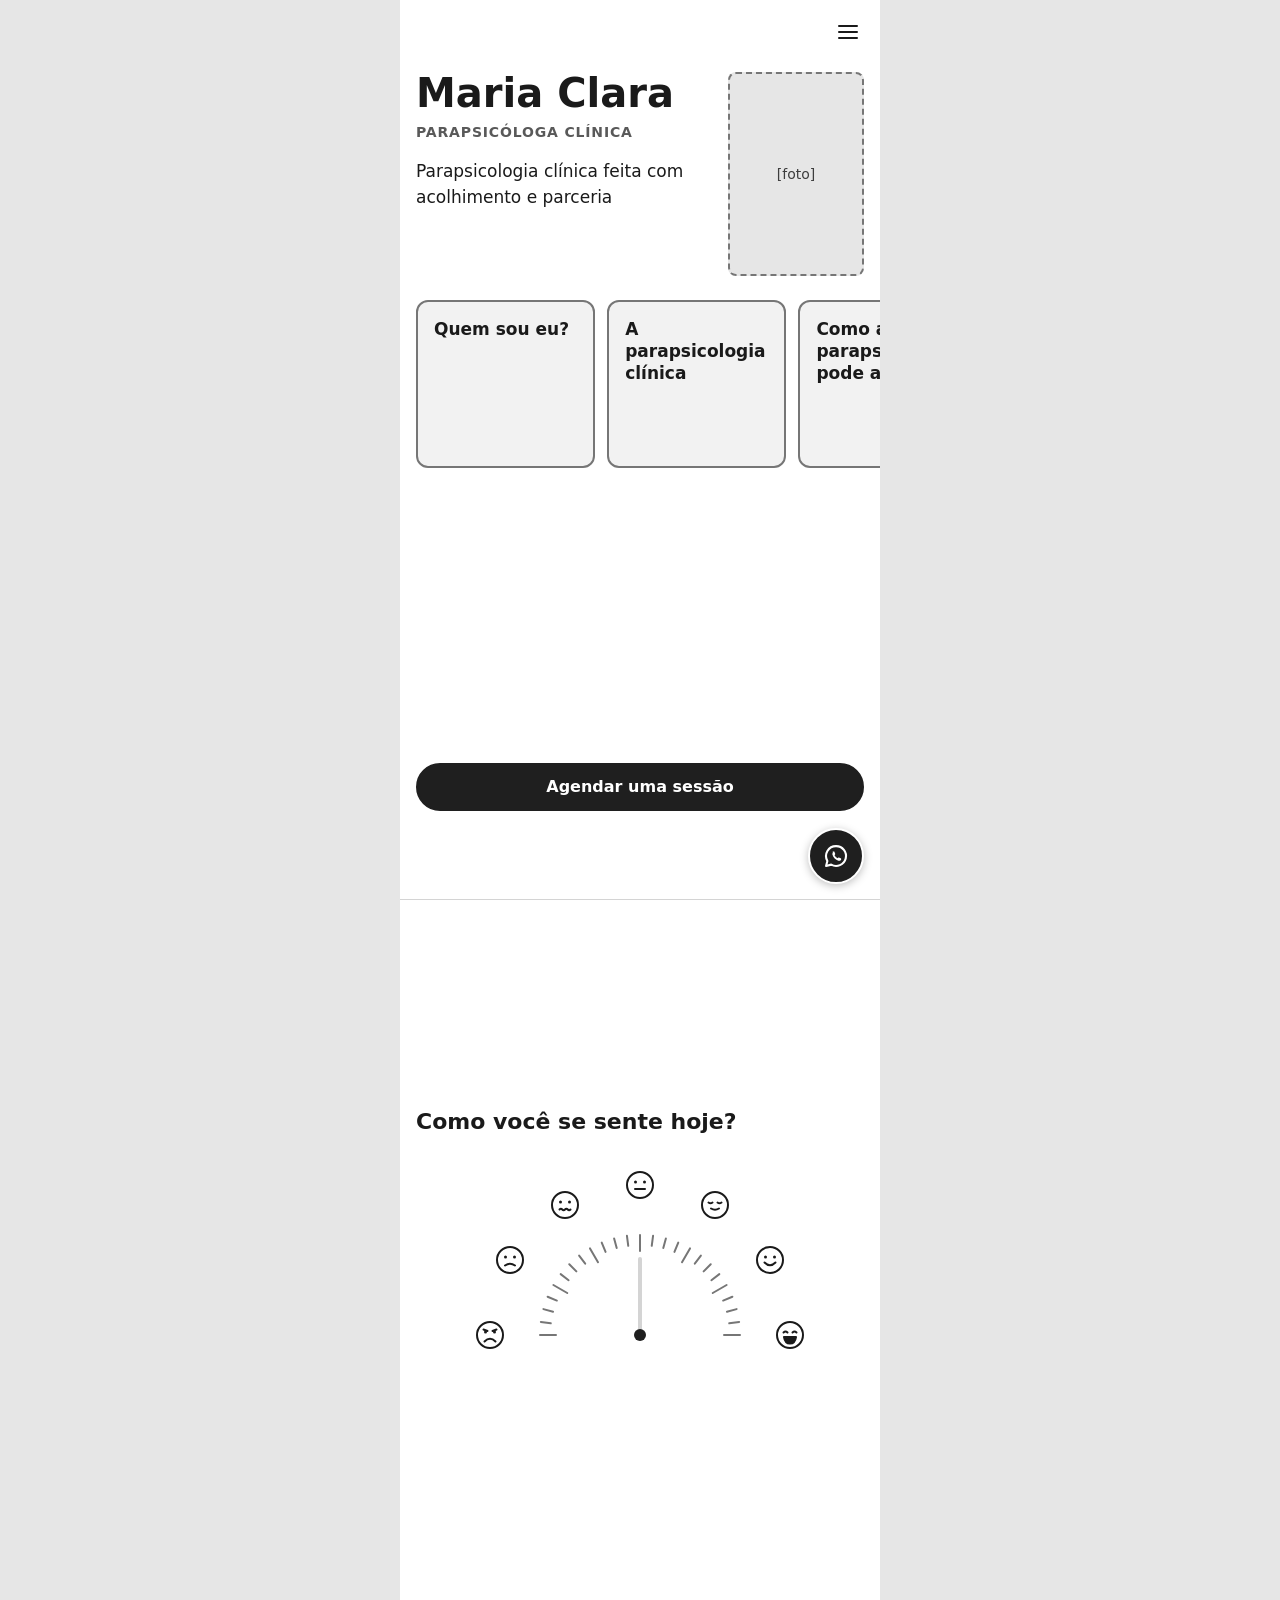
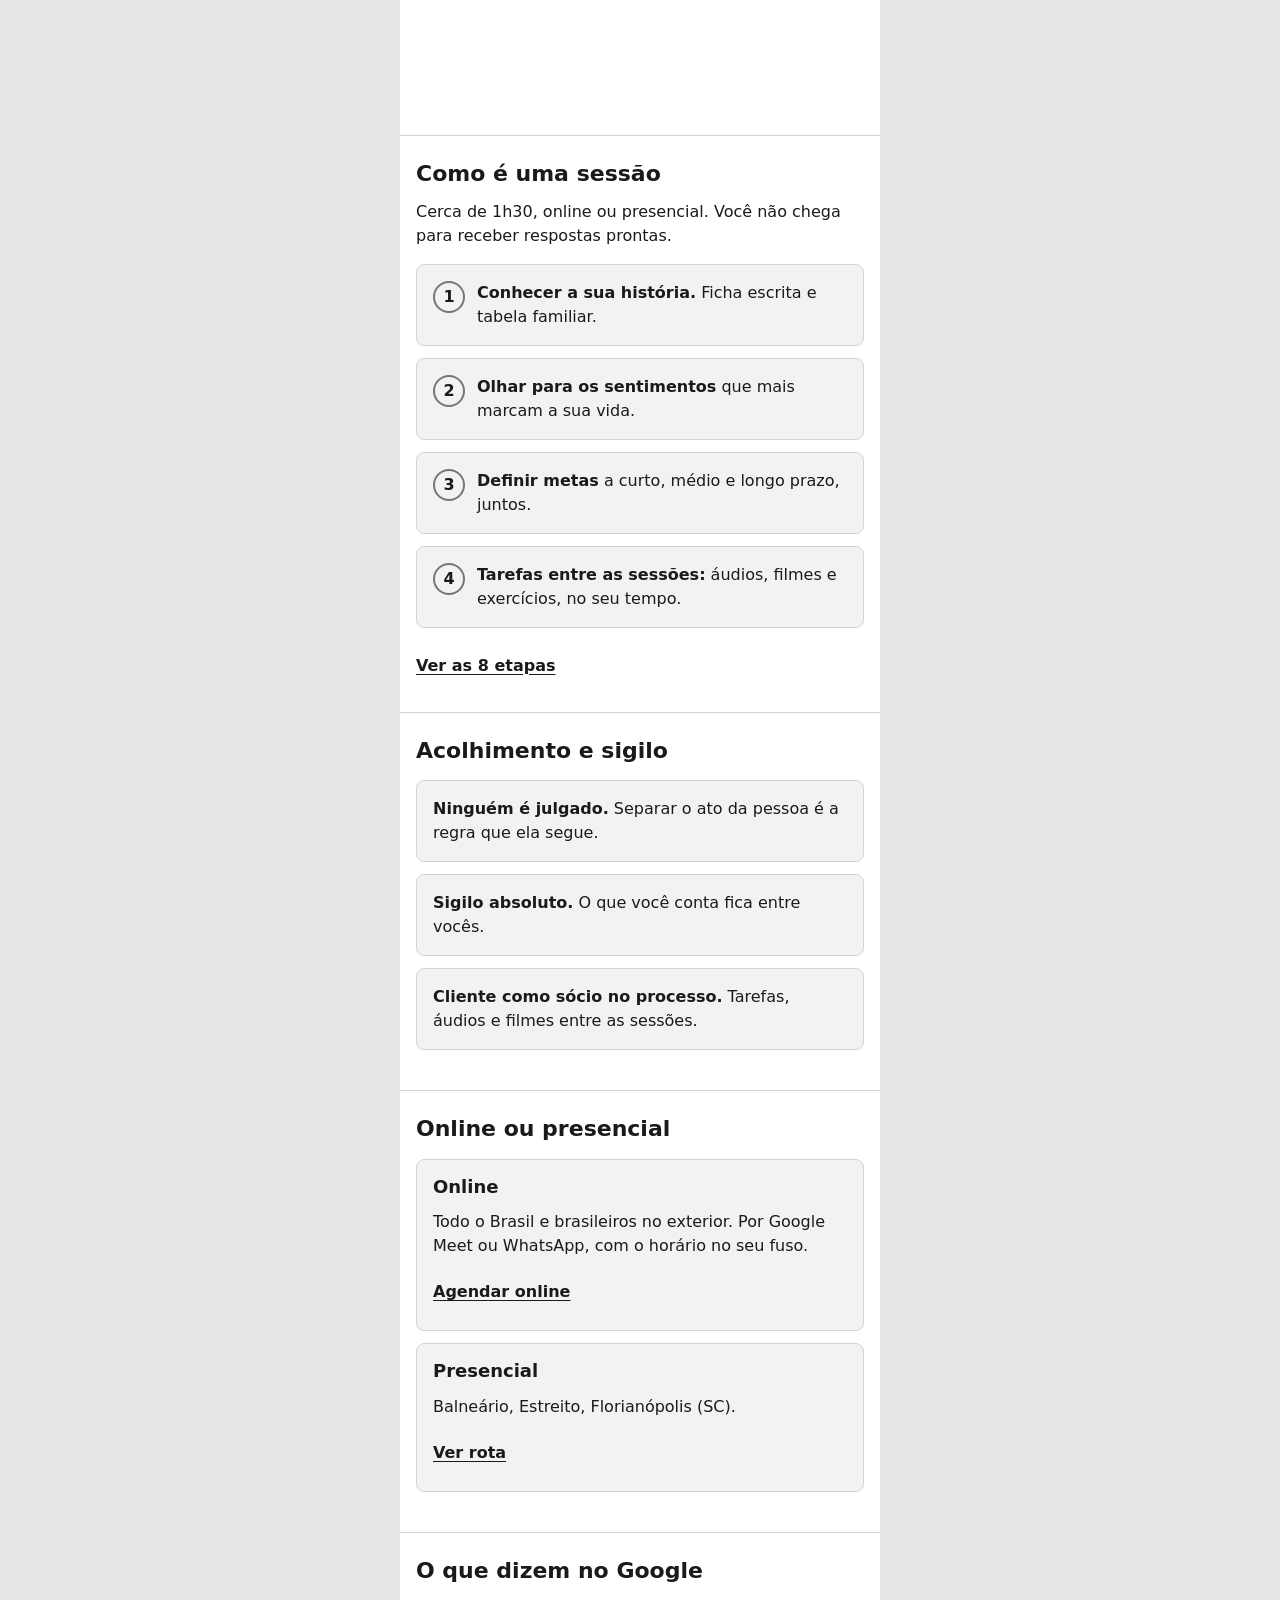
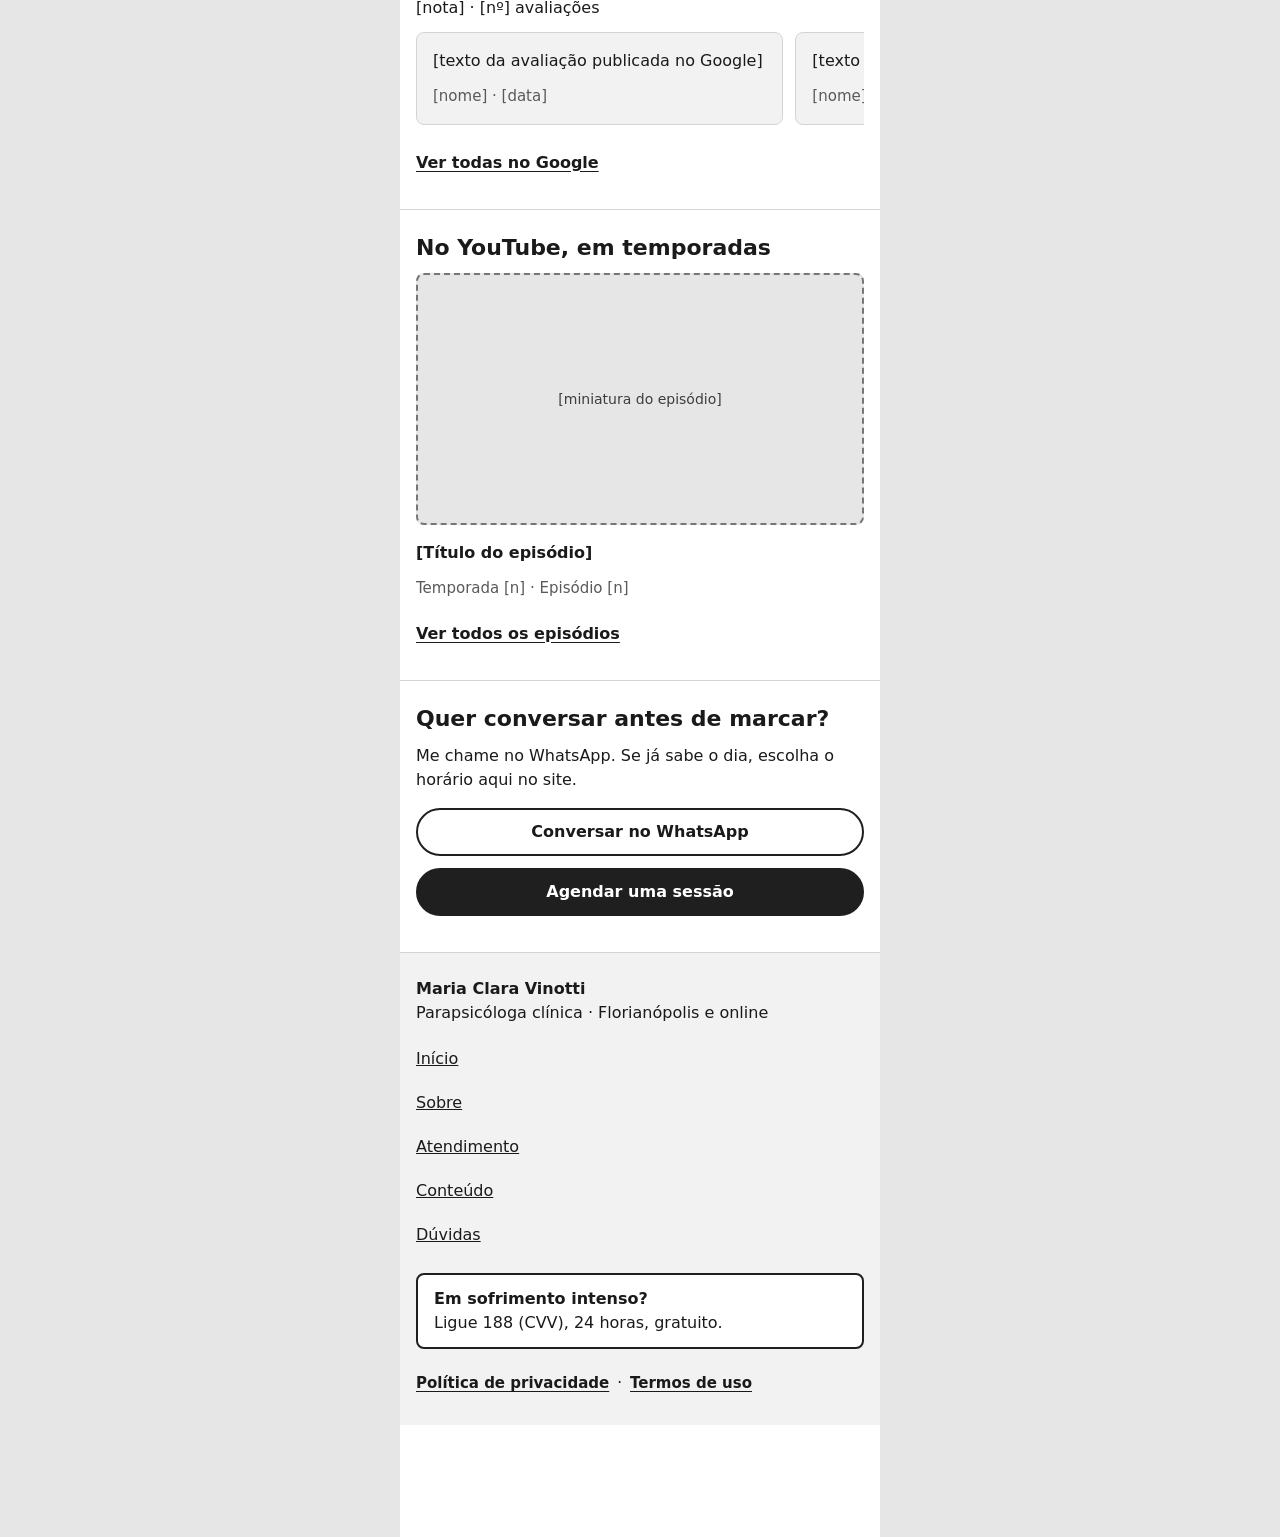
==== commit 5fcf0bdd: "Alternativa B: topo do Início em blocos com a altura da tela Divide o topo em três blocos de tela ch" ====
--- a/alternativa-b/index.html
+++ b/alternativa-b/index.html
@@ -22,8 +22,8 @@
 
   <main id="conteudo-principal">
 
-    <!-- 1. Abertura: nome grande, foto, cards e agendamento -->
-    <section class="bloco abertura-b">
+    <!-- Bloco 1 (altura da tela): nome grande, foto, cards e agendamento -->
+    <section class="bloco tela-cheia abertura-b">
       <div class="hero-grade">
         <div class="hero-texto">
           <h1 class="hero-nome">Maria Clara</h1>
@@ -42,8 +42,8 @@
       <button type="button" class="botao botao-principal botao-pilula" data-aviso="pagina">Agendar uma sessão</button>
     </section>
 
-    <!-- 2. Como você se sente hoje? -->
-    <section class="bloco humor" aria-labelledby="titulo-humor">
+    <!-- Bloco 2 (altura da tela): Como você se sente hoje? -->
+    <section class="bloco tela-cheia humor" aria-labelledby="titulo-humor">
       <h2 id="titulo-humor">Como você se sente hoje?</h2>
       <fieldset class="mostrador" id="mostrador">
         <legend class="so-leitor">Como você se sente hoje?</legend>
@@ -52,12 +52,18 @@
         <div class="emocoes" id="emocoes"></div>
         <p class="emocao-escolhida" id="emocao-escolhida" aria-live="polite"></p>
       </fieldset>
+      <!-- Confirmação que leva ao bloco 3; o espaço fica reservado para a tela não pular -->
+      <div class="confirmacao">
+        <button type="button" class="botao botao-secundario botao-pilula botao-continuar" id="botao-continuar" aria-controls="teste-perfil" hidden>
+          Continuar
+          <svg viewBox="0 0 24 24" aria-hidden="true" focusable="false"><path d="M6 9l6 6 6-6" stroke="currentColor" stroke-width="2.25" stroke-linecap="round" stroke-linejoin="round" fill="none"/></svg>
+        </button>
+      </div>
     </section>
 
-    <!-- 3. Convite para o teste de perfil (aparece logo após a resposta) -->
-    <section class="bloco teste-perfil" id="teste-perfil" aria-labelledby="titulo-teste" hidden>
-      <svg class="seta-baixo" viewBox="0 0 24 24" aria-hidden="true" focusable="false"><path d="M6 9l6 6 6-6" stroke="currentColor" stroke-width="2.25" stroke-linecap="round" stroke-linejoin="round" fill="none"/></svg>
-      <h2 id="titulo-teste">Você gostaria de fazer um teste de perfil?</h2>
+    <!-- Bloco 3 (altura da tela): convite para o teste de perfil, liberado após a resposta -->
+    <section class="bloco tela-cheia teste-perfil" id="teste-perfil" aria-labelledby="titulo-teste" hidden>
+      <h2 id="titulo-teste" tabindex="-1">Você gostaria de fazer um teste de perfil?</h2>
       <p>É bem rapidinho!</p>
       <button type="button" class="botao botao-principal botao-pilula" data-aviso="pagina">Fazer o teste</button>
       <details class="sobre-teste">
--- a/alternativa-b/estilo-b.css
+++ b/alternativa-b/estilo-b.css
@@ -4,6 +4,25 @@
 :root {
   /* espaço no fim da página para o botão flutuante de WhatsApp */
   --altura-barra: 88px;
+  /* altura do cabeçalho fixo (botão de 48 px + 8 px em cima e embaixo) */
+  --altura-cabecalho: 64px;
+  /* os blocos de tela cheia "encaixam" na rolagem, sem prender o resto da página */
+  scroll-snap-type: y proximity;
+  scroll-padding-top: var(--altura-cabecalho);
+}
+
+/* ---------- Blocos com a altura da tela do celular ---------- */
+
+.tela-cheia {
+  display: flex;
+  flex-direction: column;
+  min-height: calc(100vh - var(--altura-cabecalho));
+  min-height: calc(100svh - var(--altura-cabecalho));
+  /* deixa livre a faixa do botão flutuante de WhatsApp */
+  padding-bottom: 88px;
+  scroll-snap-align: start;
+  /* anula a margem de rolagem das âncoras da A ([id] em ../estilo.css); o cabeçalho já entra no scroll-padding */
+  scroll-margin-top: 0;
 }
 
 .so-leitor {
@@ -29,6 +48,11 @@
 
 .abertura-b {
   padding-top: 8px;
+}
+
+/* o botão "Agendar uma sessão" fica ancorado na base do primeiro bloco */
+.abertura-b > .botao-pilula {
+  margin-top: auto;
 }
 
 .hero-grade {
@@ -117,11 +141,11 @@
   border: 0;
 }
 
+/* largura e altura vêm do app-b.js (100% não funciona dentro de fieldset em layout flex) */
 .mostrador-arco {
   position: absolute;
-  inset: 0;
-  width: 100%;
-  height: 100%;
+  top: 0;
+  left: 0;
   overflow: visible;
 }
 
@@ -209,15 +233,32 @@
 
 /* ---------- Teste de perfil ---------- */
 
+.humor {
+  justify-content: center;
+}
+
+.confirmacao {
+  display: flex;
+  justify-content: center;
+  min-height: 56px;
+  margin-top: 16px;
+}
+
+.botao-continuar {
+  width: auto;
+  gap: 8px;
+  padding-left: 28px;
+  padding-right: 20px;
+}
+
+.botao-continuar svg {
+  width: 22px;
+  height: 22px;
+}
+
 .teste-perfil {
+  justify-content: center;
   text-align: center;
-}
-
-.seta-baixo {
-  width: 32px;
-  height: 32px;
-  color: var(--texto-suave);
-  margin-bottom: 8px;
 }
 
 .teste-perfil h2 {
